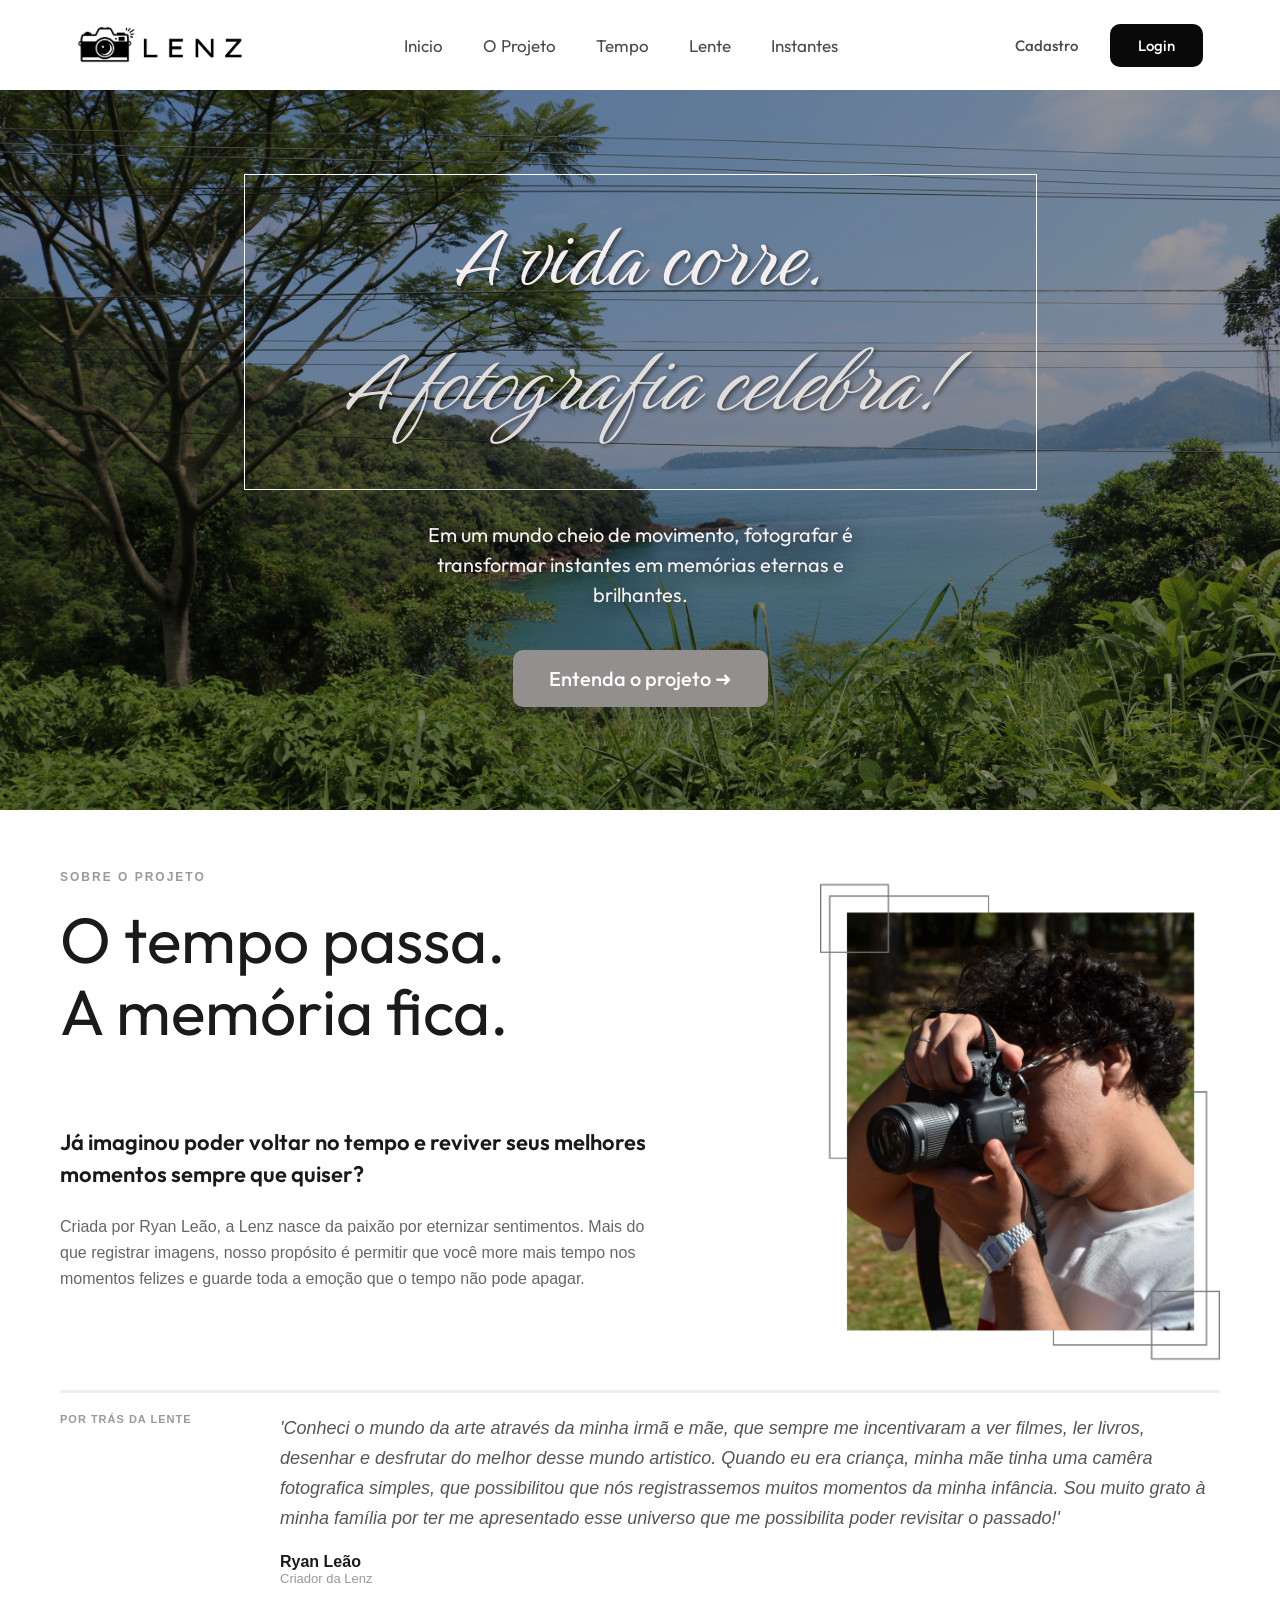
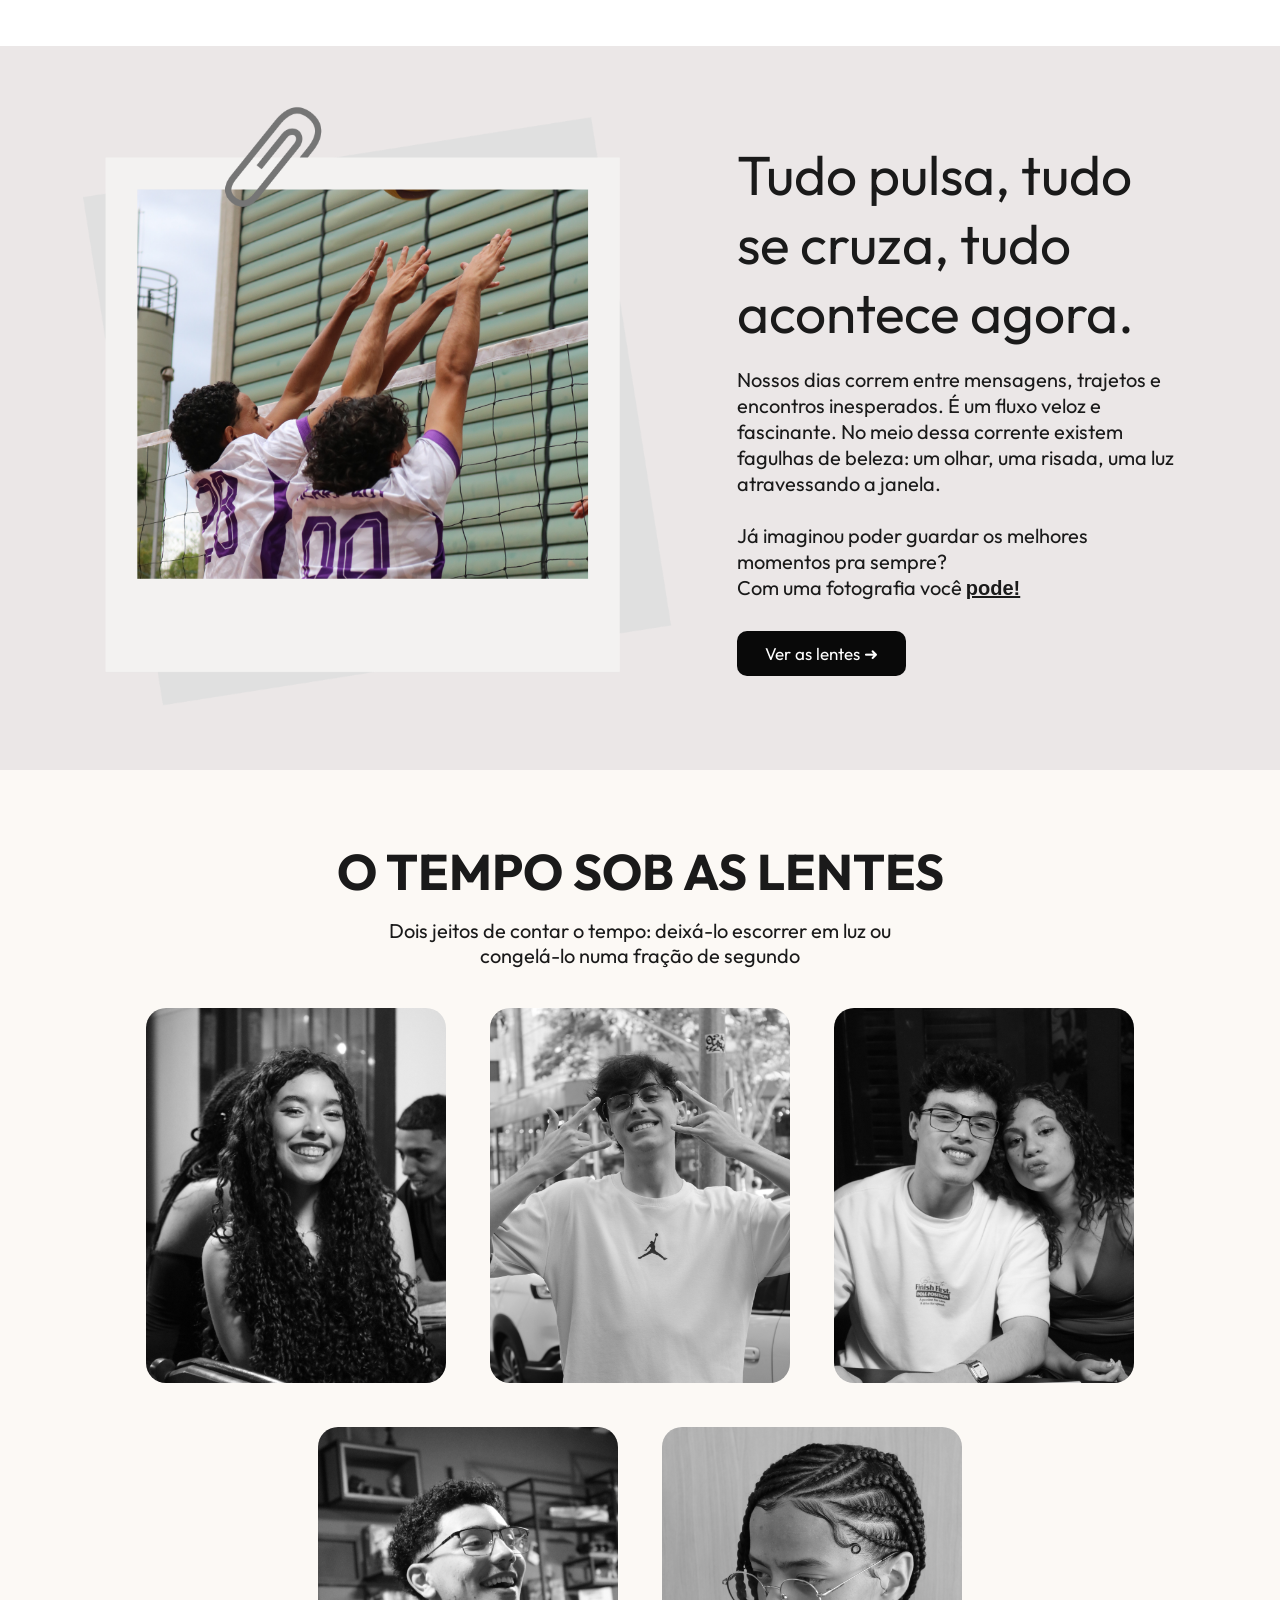
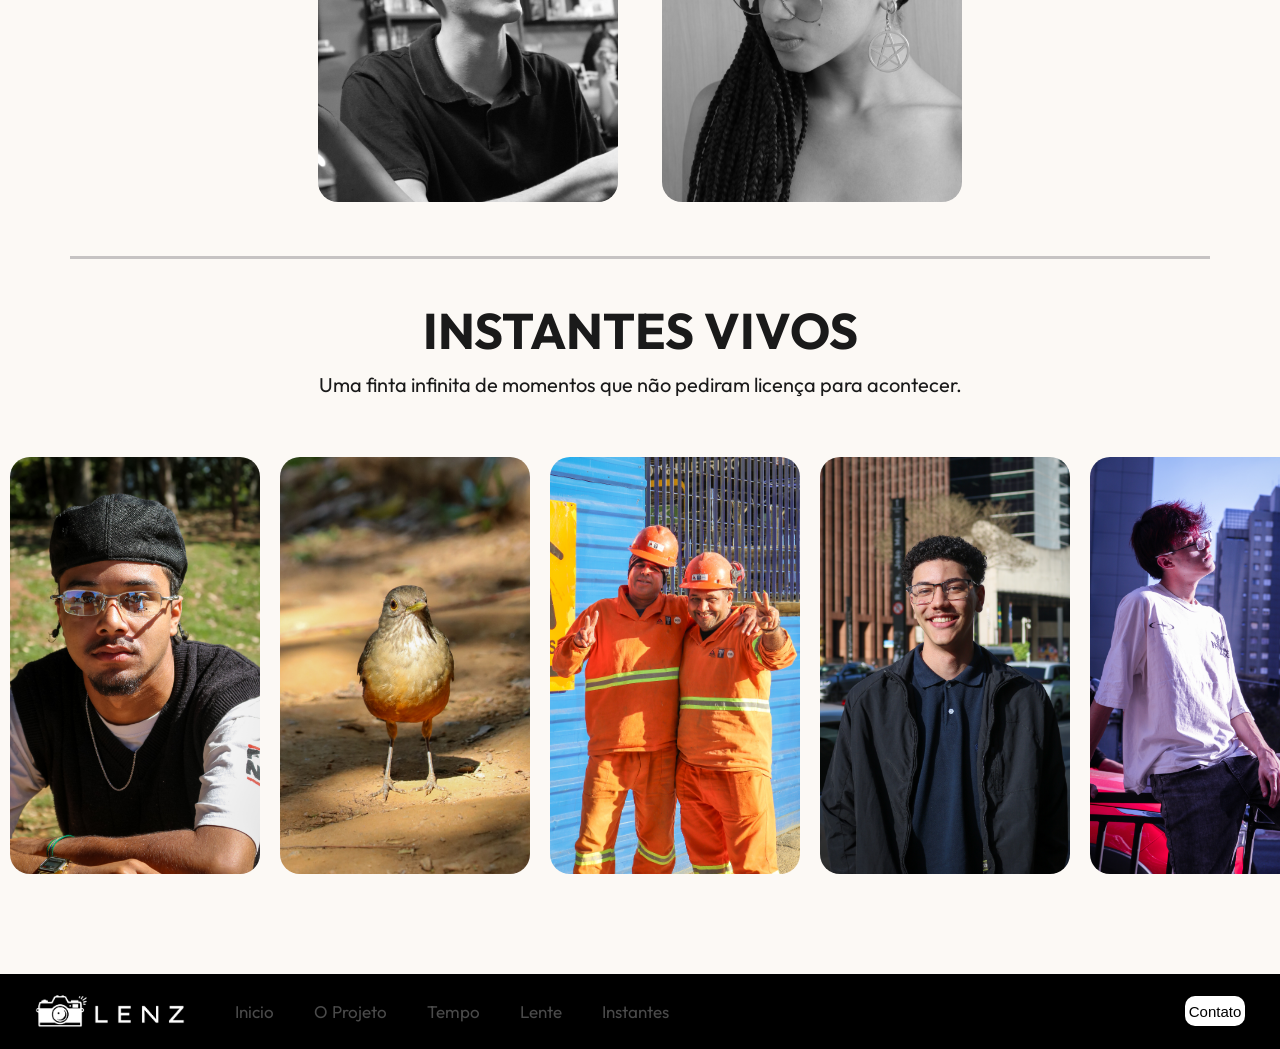
==== public/index.html @ 2f7382b8 "feat: adiciona diretorio public com index, tela de cadastro e login do projeto" ====
<!DOCTYPE html>
<html lang="pt-br">

<head>
    <meta charset="UTF-8">
    <meta name="viewport" content="width=device-width, initial-scale=1.0">
    <title>Landing Page</title>
    <link rel="stylesheet" href="css/style_index.css">
    <script src="./js/sessao.js"></script>
</head>

<body>
    <!--Barra de navegação-->
    <header class="nav_bar">

        <div class="logo">
            <img src="assets/LENZ.png" alt="Logotipo">
        </div>

        <nav class="navegacao">
            <ul>
                <li><a href="#hero">Inicio</a></li>
                <li><a href="#projeto">O Projeto</a></li>
                <li><a href="#tempo">Tempo</a></li>
                <li><a href="#lente">Lente</a></li>
                <li><a href="#instantes">Instantes</a></li>
            </ul>
        </nav>

        <div class="botoes">
            <a href="cadastro.html"><button class="cadastro">Cadastro</button></a>
            <a href="login.html"><button class="login">Login</button></a>
        </div>
    </header>

    <!--Primeira sessão -> Hero -->
    <section id="hero" class="hero">

        <!--Meio-->
        <div class="meio">
            <div class="moldura">
                <h1 class="titulo-principal">
                    A vida corre. <p> A fotografia celebra!</p>
                </h1>
            </div>
            <p class="descricao">Em um mundo cheio de movimento, fotografar é transformar instantes em memórias
                eternas e brilhantes.</p>
                <a href="#projeto"><button>Entenda o projeto ➜</button></a>
            
        </div>
    </section>

    <!--Segunda seção -> O Projeto -->
<section  id="projeto" class="projeto">
    <div class="projeto-container">
        
        <div class="projeto-header">
            <p class="tag-projeto">SOBRE O PROJETO</p>
            <h1 class="titulo-projeto">O tempo passa.<br>A memória fica.</h1>
        </div>

        <div class="projeto-texto">
            <h3 class="subtitulo-projeto">Já imaginou poder voltar no tempo e reviver seus melhores momentos sempre que quiser?</h3>
            <p class="paragrafo-projeto">Criada por Ryan Leão, a Lenz nasce da paixão por eternizar sentimentos. Mais do que registrar imagens, nosso propósito é permitir que você more mais tempo nos momentos felizes e guarde toda a emoção que o tempo não pode apagar.</p>
        </div>

        <div class="projeto-imagem">
            <img src="assets/teste.png" alt="Ryan Leão">
        </div>

        <div class="projeto-depoimento">
            <div class="depoimento-subtitulo">
                <p class="tag-depoimento">POR TRÁS DA LENTE</p>
            </div>
            <div class="depoimento-conteudo">
                <p class="texto-depoimento">
                    'Conheci o mundo da arte através da minha irmã e mãe, que sempre me incentivaram a ver filmes, ler livros, desenhar e desfrutar do melhor desse mundo artistico. 
                    Quando eu era criança, minha mãe tinha uma camêra fotografica simples, que possibilitou que nós registrassemos muitos momentos da minha infância.
                    Sou muito grato à minha família por ter me apresentado esse universo que me possibilita poder revisitar o passado!'
                </p>
                <div class="autor-depoimento">
                    <h2 class="nome-autor">Ryan Leão</h2>
                    <p class="cargo-autor">Criador da Lenz</p>
                </div>
            </div>
        </div>

    </div>
</section>

    <!--Terceira seção - Tempo -->
    <section id="tempo"  class="recursos">

        <div class="esquerda-recursos">
            <img src="assets/foto-hero.png" alt="foto_cenario">
        </div>

        <div class="direita-recursos">
            <h2 class="titulo-principal-cenario">
                Tudo pulsa, tudo se cruza, tudo acontece agora.
            </h2>
            <p class="descricao-cenario">
                Nossos dias correm entre mensagens, trajetos e encontros inesperados. É um fluxo veloz e fascinante.
                No meio dessa corrente existem fagulhas de beleza: um olhar, uma risada, uma luz atravessando a janela.
                <br><br>Já imaginou poder guardar os melhores momentos pra sempre? <br>Com uma fotografia você
                <b><u>pode!</u></b>
            </p>
           <a href="#lente"><button>Ver as lentes ➜</button></a> 
        </div>
        </div>
    </section>

    <!--Quarta seção -> Lente -->
    <section id="lente" class="lente">
        <div class="meio-lente">
            <h2 class="titulo-lente">O TEMPO SOB AS LENTES</h2>
            <p class="subtitulo-lente">
                Dois jeitos de contar o tempo: deixá-lo escorrer em luz ou <br>congelá-lo numa fração de segundo
            </p>
            <div class="imagens">
                <img src="assets/foto1-lente.JPG" alt="foto1">
                <img src="assets/foto2-lente.JPG" alt="foto2">
                <img src="assets/foto3-lente.JPG" alt="foto3">
                <img src="assets/foto4-lente.JPG" alt="foto4">
                <img src="assets/foto5-lente.JPG" alt="foto5">
            </div>
        </div>
    </section>
</body>

<!--Quinta seção -> instantes -->
<section id="instantes" class="instantes">

    <h2 class="titulo-instantes">INSTANTES VIVOS</h2>

    <p class="subtitulo-instantes">Uma finta infinita de momentos que não pediram licença para acontecer.</p>

    <div class="carrossel">

        <div class="carrossel-instantes">

            <img src="assets/foto_c1.jpeg" alt="foto_c1">
            <img src="assets/foto_c2.jpeg" alt="foto_c2">
            <img src="assets/foto_c3.jpeg" alt="foto_c3">
            <img src="assets/foto_c4.jpeg" alt="foto_c4">
            <img src="assets/foto_c5.jpeg" alt="foto_c5">
            <img src="assets/foto_c6.jpeg" alt="foto_c6">

            <img src="assets/foto_c1.jpeg" alt="foto_c1">
            <img src="assets/foto_c2.jpeg" alt="foto_c2">
            <img src="assets/foto_c3.jpeg" alt="foto_c3">
            <img src="assets/foto_c4.jpeg" alt="foto_c4">
            <img src="assets/foto_c5.jpeg" alt="foto_c5">
            <img src="assets/foto_c6.jpeg" alt="foto_c6">


        </div>
    </div>
</section>

<!--Rodapé da página-->
<footer class="rodape">
    <div class="logo-rodape">
        <img src="assets/LENZ.png" alt="logo">
    </div>

        <nav class="navegacao">
            <ul>
                <li><a href="#hero">Inicio</a></li>
                <li><a href="#projeto">O Projeto</a></li>
                <li><a href="#tempo">Tempo</a></li>
                <li><a href="#lente">Lente</a></li>
                <li><a href="#instantes">Instantes</a></li>
            </ul>
        </nav>


    <button class="bot_rod">Contato</button>
</footer>

</html>
---- public/css/style_index.css ----
@import url('https://fonts.googleapis.com/css2?family=Ms+Madi&family=Outfit:wght@100..900&display=swap');
@import url('https://fonts.googleapis.com/css2?family=Birthstone&display=swap');

html {
  scroll-behavior: smooth;
}

* {
  margin: 0;
  padding: 0;
  box-sizing: border-box;
  font-family: 'Inter', sans-serif;
}

body {
  background-color: #fcf9f5;
  color: #1a1a1a; 
  overflow-x: hidden;
}

.nav_bar {
  display: flex;
  justify-content: space-between;
  align-items: center;           
  padding: 20px 6%;
  background-color: #ffffff;
}

.logo img {
  height: 50px;
  width: auto;
  display: block;
}

.navegacao ul {
  display: flex;
  align-items: center;
  list-style: none; 
  gap: 40px;       
}

.navegacao ul li a {
  text-decoration: none;
  color: #4a4a4a;
  font-size: 17px;
  font-weight: 400;
  font-family: outfit;
}

.botoes {
  display: flex;
  align-items: center;
  gap: 16px;
}

.botoes button {
  font-size: 5px;
  font-weight: 500;
  cursor: pointer;
  transition: all 0.2s ease;
}

.hero {
  min-height: 80vh;
  display: flex;
  align-items: center;
  justify-content: center;
  gap: 40px;
  padding: 60px 6% 80px 6%;
  max-width: 1400px;
  margin: 0 auto;
  background-image: linear-gradient(rgba(0, 0, 0, 0.4), rgba(0, 0, 0, 0.4)), url('/assets/img-paisagem.JPG');
  background-repeat: no-repeat;
  background-size: cover;
  background-position: center;
}

.meio {
  max-width: 550px;
  display: flex;
  align-items: center;
  justify-content: center;
  flex-direction: column;
}

.titulo-principal {
  font-family: Birthstone;
  font-size: 100px;
  font-weight: 400;
  line-height: 1.25;
  color: #f4eded;
  margin-bottom: 24px;
  text-align: center;
  text-shadow: 2px 2px 4px rgba(0, 0, 0, 0.5);
}

.titulo-principal p {
  color: #e1dddb;
  font-style: italic;
  font-family: inherit;
  text-shadow: 2px 2px 4px rgba(0, 0, 0, 0.5);
  font-weight: 500;
}

.moldura {
  border: 1px solid #ffffff; 
  padding: 20px 100px; 
  margin-bottom: 30px; 
  text-align: center;
  width: max-content;
}

.descricao {
  font-size: 20px;
  line-height: 1.5;
  color: #f7f1f1;
  margin-bottom: 40px;
  max-width: 500px;
  text-align: center;
  text-shadow: 0 0 20px rgba(0, 0, 0, 0.9);
  font-family: outfit;
}

.meio button { 
  background-color: #938f8f;
  color: #ffffff;
  border: none;
  padding: 16px 36px;
  border-radius: 10px;
  font-size: 20px;
  font-weight: 500;
  cursor: pointer;
  box-shadow: 0 10px 20px rgba(98, 97, 97, 0.2);
  font-family: outfit;
}

.meio button:hover {
  background-color: #d1cbca;
}


.botoes button {
  font-size: 15px;
  font-weight: 500;
  cursor: pointer;
}

.cadastro {
  background: none;
  border: none;
  color: #4a4a4a;
  padding: 12px 16px;
  font-family: outfit;
}

.login {
  background-color: #090909;
  color: #ffffff;
  border: none;
  padding: 12px 28px;
  border-radius: 10px;
  font-family: outfit;
}

.recursos {
  display: flex;
  align-items: center;
  justify-content: space-between;
  gap: 60px;
  padding: 60px 6%;
  padding-right: 100px;
  max-width: 1400px;
  margin: 0 auto;
  background-color: #ebe7e7;
}

.esquerda-recursos {
  flex: 1;
}

.esquerda-recursos img{
  width: 600px;
}


.direita-recursos {
  max-width: 700px;
}

.titulo-principal-cenario{
  font-size: 55px;
  font-weight: 400;
  font-family: outfit;
}

.descricao-cenario{
  margin-top: 20px;
  margin-bottom: 30px;
  margin-left: 0px;
  margin-right: 0px;
  line-height: 1.3;
  font-family: outfit;
  font-size: 20px;
}

.recursos button{
  background-color: #090909;
  color: #ffffff;
  border: none;
  padding: 12px 28px;
  border-radius: 10px;
  font-size: 17px;
  font-family: outfit;
}

.lente{
  display: flex;
  justify-content: center;
  align-items: center;
  text-align: center;
  padding: 70px;
  padding-bottom: 40px;
}

.titulo-lente{
  font-size: 50px;
  margin-bottom: 15px;
  font-family: outfit;
}

.subtitulo-lente{
  font-size: 20px;
  margin-bottom: 20px;
  font-family: outfit;
}

.imagens img{
  width: 300px;
  border-radius: 20px;
  margin: 20px;
  filter: grayscale(100%);
  transition: filter 0.4s ease;
  aspect-ratio: 4/5;
  object-fit: cover;
}

.imagens{
max-width: 1200px;
padding-bottom: 30px;
border-bottom: 3px solid #c6c3c3;
}

.imagens img:hover{
  filter: grayscale(0%)
}
.instantes{
  margin-bottom: 100px;
}
.carrossel-instantes img{
  width: 250px;
  margin: 0 10px;
  border-radius: 20px;
  aspect-ratio: 3/5;
  object-fit: cover;
  object-position: top;
}

.carrossel-instantes{
  align-items: center;
  display: flex;
  flex-direction: row;
  animation: rolagem-infinita 30s linear infinite;
  width: max-content;
}
.carrossel-instantes:hover{
  animation-play-state: paused;
}
.titulo-instantes{
  font-size: 50px;
  text-align: center;
  margin-bottom: 10px;
  font-family: Outfit;
}

.subtitulo-instantes{
  font-size: 20px;
  text-align: center;
  margin-bottom: 60px;
  font-family: Outfit;
}
.carrossel{
  overflow: hidden;
  width: 100%;
}
@keyframes rolagem-infinita {
  0%{
    transform: translateX(0);
  }
  100%{
    transform: translateX(-50%);
  }
}

.rodape{
  background-color: black;
  padding:15px;
  display: flex;
  align-items: center;
}

.rodape img{
  margin-left: 20px;
  margin-right: 50px;
  width: 150px;
  filter: invert(100%);
  display: block;
}

.nav_rodape{
  margin-left: 100px;
  align-items: center;
  justify-content: center;
  display: flex;
}
.nav_rodape ul {
  display: flex;
  list-style: none; 
  gap: 100px;       
}

.nav_rodape ul li a {
  text-decoration: none;
  color: #4a4a4a;
  font-size: 15px;
  font-weight: 500;
}
.explorar{
  font-size: 15px;
  color: #ffffff;
}

.bot_rod{
  width: 60px;
  height: 30px;
  font-size: 15px;
  border: none;
  border-radius: 10px;
  background-color: white;
  color: black;
  margin-left: auto;
  margin-right: 20px;
}


.rodape button{
   align-items: flex-end;
  justify-content: flex-end;
}

.p {
  font-weight: 800;
  text-decoration: underline;
}

.projeto {
    padding: 60px;
    background-color: #ffffff;
    font-family: 'Inter', sans-serif;
    display: flex;
    justify-content: center;
}

.projeto-container {
    display: grid;
    grid-template-columns: 55% 45%;
    max-width: 1200px;
    width: 100%;
}

.projeto-header {
    grid-column: 1;
    display: flex;
    flex-direction: column;
    gap: 20px;
}

.tag-projeto {
    font-size: 12px;
    color: #999999;
    letter-spacing: 2px;
    font-weight: 600;
    margin: 0;
}

.titulo-projeto {
    font-size: 64px;
    color: #1a1a1a;
    line-height: 72px;
    font-weight: 400;
    margin: 0px;
    font-family: outfit;
}

.projeto-texto {
    grid-column: 1;
    display: flex;
    flex-direction: column;
    gap: 24px;
    padding-right: 40px;
    
}

.subtitulo-projeto {
    font-size: 22px;
    color: #1a1a1a;
    line-height: 32px;
    font-weight: 600;
    margin: 0;
    font-family: outfit;
}

.paragrafo-projeto {
    font-size: 16px;
    color: #666666;
    line-height: 26px;
    margin: 0;
}

.projeto-imagem {
    grid-column: 2;
    grid-row: 1 / span 2;
    display: flex;
    justify-content: flex-end;
    align-items: flex-start;
}

.projeto-imagem img {
    width: 100%;
    max-width: 400px;
    height: auto;
    object-fit: cover;
    display: block;
    aspect-ratio: 4/5;
}

.projeto-depoimento {
    grid-column: 1 / span 2;
    margin-top: 20px;
    padding-top: 20px;
    border-top: 3px solid #eeeeee;
    display: grid;
    grid-template-columns: 200px 1fr;
    gap: 20px;
}

.depoimento-subtitulo {
    display: flex;
    flex-direction: column;
    gap: 10px;
}

.tag-depoimento {
    font-size: 11px;
    color: #999999;
    letter-spacing: 1px;
    font-weight: 700;
    margin: 0;
}

.depoimento-conteudo {
    display: flex;
    flex-direction: column;
    gap: 20px;
}

.texto-depoimento {
    font-size: 18px;
    color: #555555;
    line-height: 30px;
    font-style: italic;
    margin: 0;
}

.autor-depoimento {
    display: flex;
    flex-direction: column;
}

.nome-autor {
    font-size: 16px;
    color: #1a1a1a;
    font-weight: 700;
    margin: 0;
}

.cargo-autor {
    font-size: 13px;
    color: #999999;
    margin: 0;
}
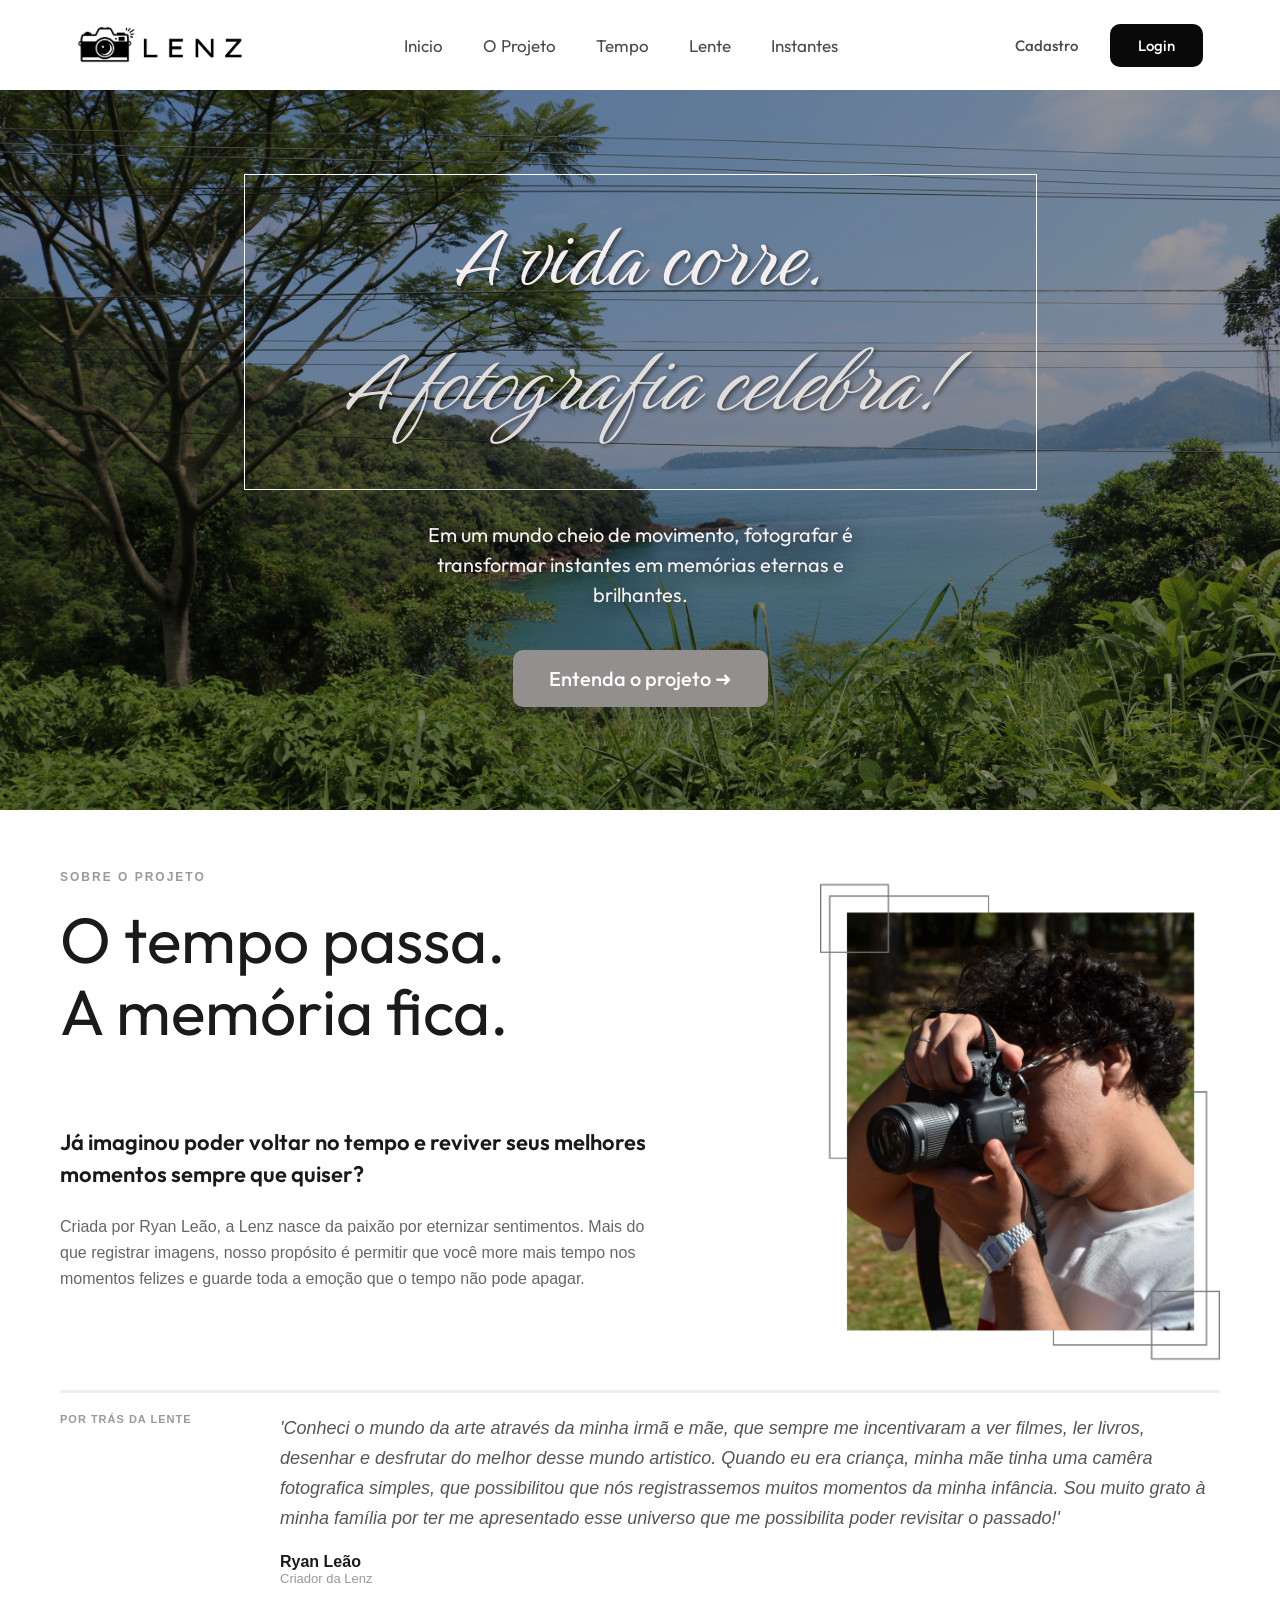
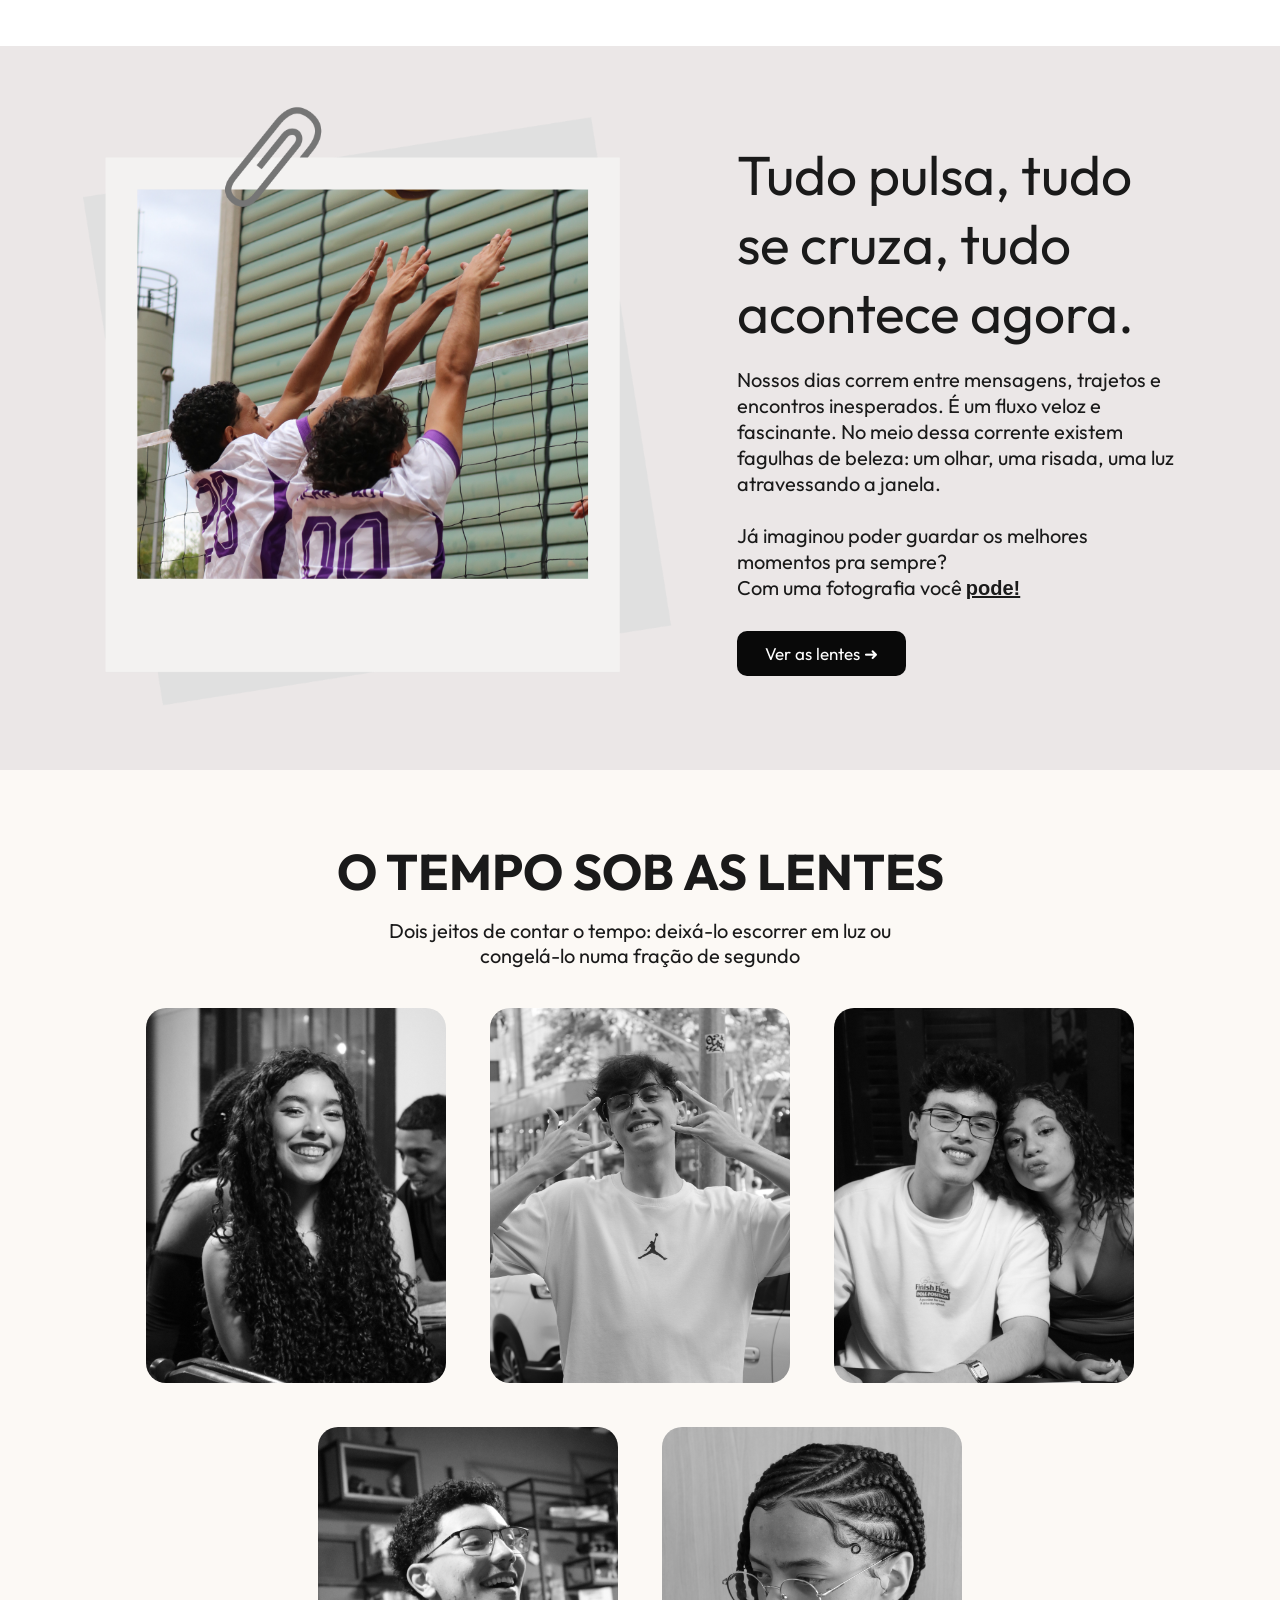
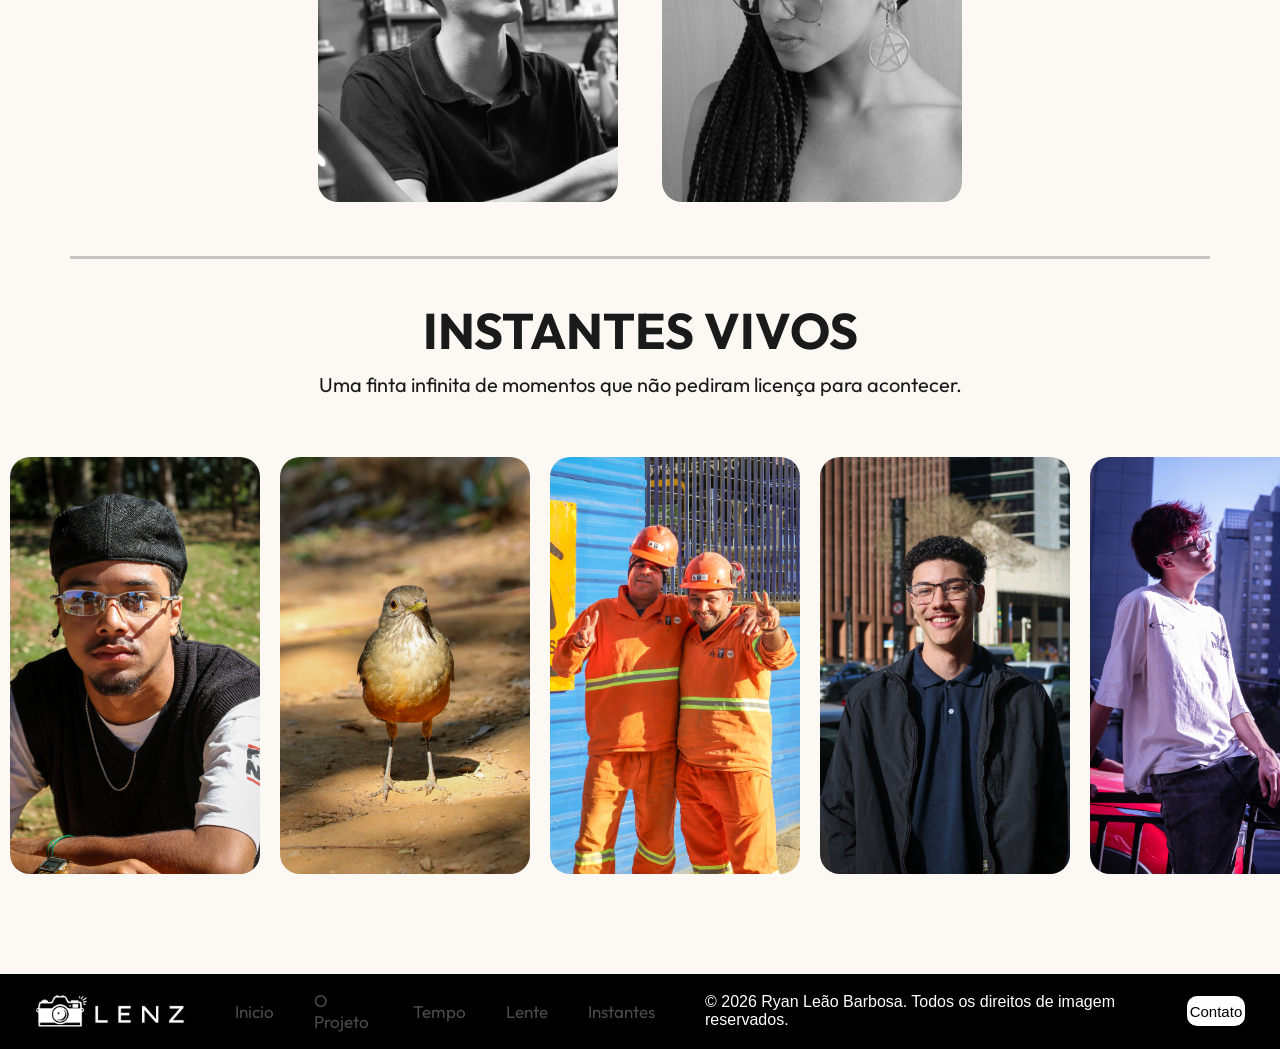
==== commit 0494beed: "feat: adiciona direitos autorais de imagem ao rodapé" ====
--- a/public/index.html
+++ b/public/index.html
@@ -174,6 +174,7 @@
             </ul>
         </nav>
 
+    <p id="direitos">© 2026 Ryan Leão Barbosa. Todos os direitos de imagem reservados.</p>
 
     <button class="bot_rod">Contato</button>
 </footer>
--- a/public/css/style_index.css
+++ b/public/css/style_index.css
@@ -69,7 +69,7 @@
   padding: 60px 6% 80px 6%;
   max-width: 1400px;
   margin: 0 auto;
-  background-image: linear-gradient(rgba(0, 0, 0, 0.4), rgba(0, 0, 0, 0.4)), url('/assets/img-paisagem.JPG');
+  background-image: linear-gradient(rgba(0, 0, 0, 0.4), rgba(0, 0, 0, 0.4)), url('../assets/img-paisagem.JPG');
   background-repeat: no-repeat;
   background-size: cover;
   background-position: center;
@@ -499,3 +499,7 @@
     margin: 0;
 }
 
+.rodape p{
+  color: white;
+  margin-left: 50px;
+}
